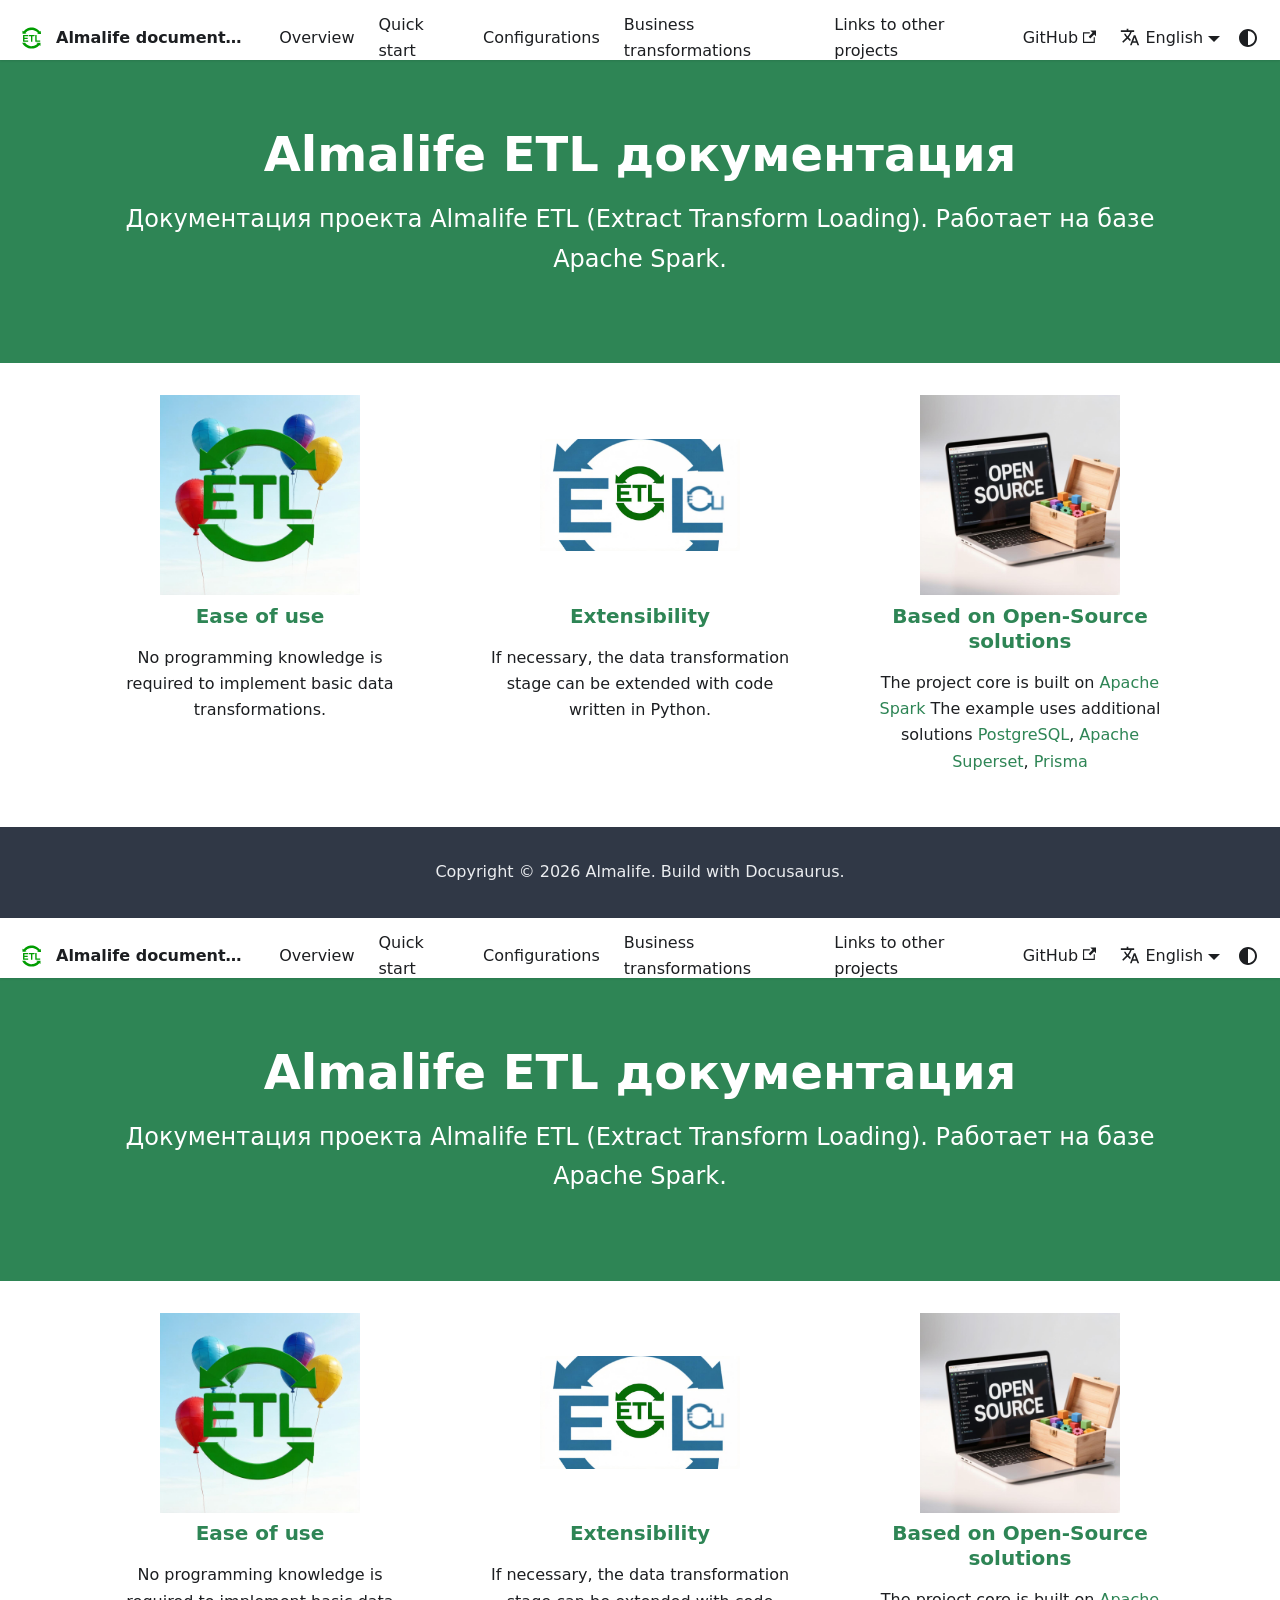
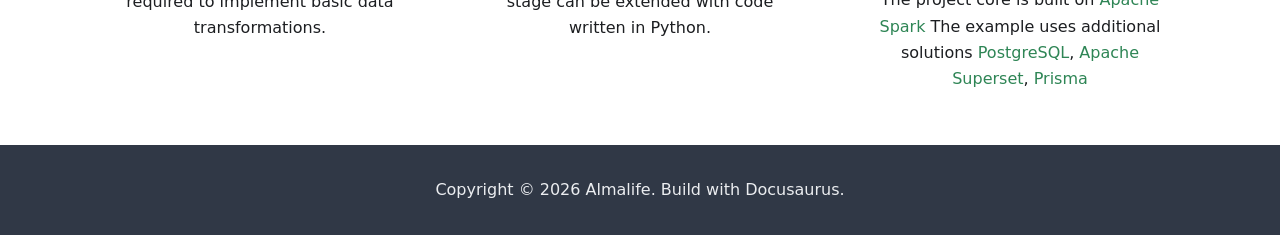
==== en/index.html @ f6ec5f24 "English translation" ====
<!doctype html><html lang=en dir=ltr class="plugin-pages plugin-id-default" data-has-hydrated=false><head><meta charset=UTF-8><meta name=generator content="Docusaurus v3.10.2"><title data-rh=true>Almalife ETL документация</title><meta data-rh=true name=viewport content="width=device-width, initial-scale=1.0"/><meta data-rh=true name=twitter:card content=summary_large_image /><meta data-rh=true property=og:image content=https://your-docusaurus-site.example.com/en/img/docusaurus-social-card.jpg /><meta data-rh=true name=twitter:image content=https://your-docusaurus-site.example.com/en/img/docusaurus-social-card.jpg /><meta data-rh=true property=og:url content=https://your-docusaurus-site.example.com/en/ /><meta data-rh=true property=og:locale content=en /><meta data-rh=true property=og:locale:alternate content=ru /><meta data-rh=true name=docusaurus_locale content=en /><meta data-rh=true name=docusaurus_tag content=default /><meta data-rh=true name=docsearch:language content=en /><meta data-rh=true name=docsearch:docusaurus_tag content=default /><meta data-rh=true property=og:title content="Almalife ETL документация"/><meta data-rh=true name=description content="Документация проекта Almalife ETL (Extract Transform Loading). Работает на базе Apache Spark."/><meta data-rh=true property=og:description content="Документация проекта Almalife ETL (Extract Transform Loading). Работает на базе Apache Spark."/><link data-rh=true rel=icon href=/en/img/favicon.ico /><link data-rh=true rel=canonical href=https://your-docusaurus-site.example.com/en/ /><link data-rh=true rel=alternate href=https://your-docusaurus-site.example.com/ hreflang=ru /><link data-rh=true rel=alternate href=https://your-docusaurus-site.example.com/en/ hreflang=en /><link data-rh=true rel=alternate href=https://your-docusaurus-site.example.com/ hreflang=x-default /><script data-rh=true>document.addEventListener("DOMContentLoaded",function(){void 0===window.docusaurus&&insertBanner()});function insertBanner(){var n=document.createElement("div");n.id="__docusaurus-base-url-issue-banner-container",n.innerHTML='\n<div id="__docusaurus-base-url-issue-banner" style="border: thick solid red; background-color: rgb(255, 230, 179); margin: 20px; padding: 20px; font-size: 20px;">\n   <p style="font-weight: bold; font-size: 30px;">Your Docusaurus site did not load properly.</p>\n   <p>A very common reason is a wrong site <a href="https://docusaurus.io/docs/docusaurus.config.js/#baseUrl" style="font-weight: bold;">baseUrl configuration</a>.</p>\n   <p>Current configured baseUrl = <span style="font-weight: bold; color: red;">/en/</span> </p>\n   <p>We suggest trying baseUrl = <span id="__docusaurus-base-url-issue-banner-suggestion-container" style="font-weight: bold; color: green;"></span></p>\n</div>\n',document.body.prepend(n);var e=document.getElementById("__docusaurus-base-url-issue-banner-suggestion-container"),s=window.location.pathname;e.textContent="/"===s.substr(-1)?s:s+"/"}</script><link rel=stylesheet href=/en/assets/css/styles.02b3b42e.css /><script src=/en/assets/js/runtime~main.6f9a1738.js defer></script><script src=/en/assets/js/main.14be63c1.js defer></script></head><body><svg style="display: none;"><defs>
<symbol id=theme-svg-external-link viewBox="0 0 24 24"><path fill=currentColor d="M21 13v10h-21v-19h12v2h-10v15h17v-8h2zm3-12h-10.988l4.035 4-6.977 7.07 2.828 2.828 6.977-7.07 4.125 4.172v-11z"/></symbol>
</defs></svg>
<script>!function(){var t=function(){try{return new URLSearchParams(window.location.search).get("docusaurus-theme")}catch(t){}}()||function(){try{return window.localStorage.getItem("theme-ffe")}catch(t){}}();document.documentElement.setAttribute("data-theme",t||(window.matchMedia("(prefers-color-scheme: dark)").matches?"dark":"light")),document.documentElement.setAttribute("data-theme-choice",t||"system")}(),function(){try{for(var[t,e]of new URLSearchParams(window.location.search).entries())if(t.startsWith("docusaurus-data-")){var a=t.replace("docusaurus-data-","data-");document.documentElement.setAttribute(a,e)}}catch(t){}}()</script><div id=__docusaurus><link rel=preload as=image href=/en/img/logo.svg /><link rel=preload as=image href=/en/assets/images/easy-2aac696e5c5bc856d96daff66064bbe3.jpeg /><link rel=preload as=image href=/en/assets/images/extension-6abef8d5f49bb104292271f8dee0ea81.jpeg /><link rel=preload as=image href=/en/assets/images/open_source-4634fae8e23df4d42aa6dfb40e9ac8a8.jpeg /><div role=region aria-label="Skip to main content"><a class=skipToContent_fXgn href=#__docusaurus_skipToContent_fallback>Skip to main content</a></div><nav aria-label=Main class="theme-layout-navbar navbar navbar--fixed-top"><div class=navbar__inner><div class="theme-layout-navbar-left navbar__items"><button aria-label="Toggle navigation bar" aria-expanded=false class="navbar__toggle clean-btn" type=button><svg width=30 height=30 viewBox="0 0 30 30" aria-hidden=true><path stroke=currentColor stroke-linecap=round stroke-miterlimit=10 stroke-width=2 d="M4 7h22M4 15h22M4 23h22"/></svg></button><a class=navbar__brand href=/en/><div class=navbar__logo><img src=/en/img/logo.svg alt="Almalife logo" class="themedComponent_mlkZ themedComponent--light_NVdE"/><img src=/en/img/logo.svg alt="Almalife logo" class="themedComponent_mlkZ themedComponent--dark_xIcU"/></div><b class="navbar__title text--truncate">Almalife documentation</b></a><a class="navbar__item navbar__link" href=/en/docs/intro>Overview</a><a class="navbar__item navbar__link" href=/en/docs/tutorial>Quick start</a><a class="navbar__item navbar__link" href=/en/docs/configs>Configurations</a><a class="navbar__item navbar__link" href=/en/docs/business_transformations>Business transformations</a><a class="navbar__item navbar__link" href=/en/docs/links_to_others>Links to other projects</a></div><div class="theme-layout-navbar-right navbar__items navbar__items--right"><a href=https://github.com/enroi/almalife target=_blank rel="noopener noreferrer" class="navbar__item navbar__link">GitHub<svg width=13.5 height=13.5 aria-label="(opens in new tab)" class=iconExternalLink_nPIU><use href=#theme-svg-external-link /></svg></a><div class="navbar__item dropdown dropdown--hoverable dropdown--right"><a href=# aria-haspopup=true aria-expanded=false role=button class=navbar__link><svg viewBox="0 0 24 24" width=20 height=20 aria-hidden=true class=iconLanguage_nlXk><path fill=currentColor d="M12.87 15.07l-2.54-2.51.03-.03c1.74-1.94 2.98-4.17 3.71-6.53H17V4h-7V2H8v2H1v1.99h11.17C11.5 7.92 10.44 9.75 9 11.35 8.07 10.32 7.3 9.19 6.69 8h-2c.73 1.63 1.73 3.17 2.98 4.56l-5.09 5.02L4 19l5-5 3.11 3.11.76-2.04zM18.5 10h-2L12 22h2l1.12-3h4.75L21 22h2l-4.5-12zm-2.62 7l1.62-4.33L19.12 17h-3.24z"/></svg>English</a><ul class=dropdown__menu><li><a href=/ target=_self rel="noopener noreferrer" class=dropdown__link lang=ru>Русский</a><li><a href=/en/ target=_self rel="noopener noreferrer" class="dropdown__link dropdown__link--active" lang=en>English</a></ul></div><div class="toggle_vylO colorModeToggle_DEke"><button class="clean-btn toggleButton_gllP toggleButtonDisabled_aARS" type=button disabled title="system mode" aria-label="Switch between dark and light mode (currently system mode)"><svg viewBox="0 0 24 24" width=24 height=24 aria-hidden=true class="toggleIcon_g3eP lightToggleIcon_pyhR"><path fill=currentColor d="M12,9c1.65,0,3,1.35,3,3s-1.35,3-3,3s-3-1.35-3-3S10.35,9,12,9 M12,7c-2.76,0-5,2.24-5,5s2.24,5,5,5s5-2.24,5-5 S14.76,7,12,7L12,7z M2,13l2,0c0.55,0,1-0.45,1-1s-0.45-1-1-1l-2,0c-0.55,0-1,0.45-1,1S1.45,13,2,13z M20,13l2,0c0.55,0,1-0.45,1-1 s-0.45-1-1-1l-2,0c-0.55,0-1,0.45-1,1S19.45,13,20,13z M11,2v2c0,0.55,0.45,1,1,1s1-0.45,1-1V2c0-0.55-0.45-1-1-1S11,1.45,11,2z M11,20v2c0,0.55,0.45,1,1,1s1-0.45,1-1v-2c0-0.55-0.45-1-1-1C11.45,19,11,19.45,11,20z M5.99,4.58c-0.39-0.39-1.03-0.39-1.41,0 c-0.39,0.39-0.39,1.03,0,1.41l1.06,1.06c0.39,0.39,1.03,0.39,1.41,0s0.39-1.03,0-1.41L5.99,4.58z M18.36,16.95 c-0.39-0.39-1.03-0.39-1.41,0c-0.39,0.39-0.39,1.03,0,1.41l1.06,1.06c0.39,0.39,1.03,0.39,1.41,0c0.39-0.39,0.39-1.03,0-1.41 L18.36,16.95z M19.42,5.99c0.39-0.39,0.39-1.03,0-1.41c-0.39-0.39-1.03-0.39-1.41,0l-1.06,1.06c-0.39,0.39-0.39,1.03,0,1.41 s1.03,0.39,1.41,0L19.42,5.99z M7.05,18.36c0.39-0.39,0.39-1.03,0-1.41c-0.39-0.39-1.03-0.39-1.41,0l-1.06,1.06 c-0.39,0.39-0.39,1.03,0,1.41s1.03,0.39,1.41,0L7.05,18.36z"/></svg><svg viewBox="0 0 24 24" width=24 height=24 aria-hidden=true class="toggleIcon_g3eP darkToggleIcon_wfgR"><path fill=currentColor d="M9.37,5.51C9.19,6.15,9.1,6.82,9.1,7.5c0,4.08,3.32,7.4,7.4,7.4c0.68,0,1.35-0.09,1.99-0.27C17.45,17.19,14.93,19,12,19 c-3.86,0-7-3.14-7-7C5,9.07,6.81,6.55,9.37,5.51z M12,3c-4.97,0-9,4.03-9,9s4.03,9,9,9s9-4.03,9-9c0-0.46-0.04-0.92-0.1-1.36 c-0.98,1.37-2.58,2.26-4.4,2.26c-2.98,0-5.4-2.42-5.4-5.4c0-1.81,0.89-3.42,2.26-4.4C12.92,3.04,12.46,3,12,3L12,3z"/></svg><svg viewBox="0 0 24 24" width=24 height=24 aria-hidden=true class="toggleIcon_g3eP systemToggleIcon_QzmC"><path fill=currentColor d="m12 21c4.971 0 9-4.029 9-9s-4.029-9-9-9-9 4.029-9 9 4.029 9 9 9zm4.95-13.95c1.313 1.313 2.05 3.093 2.05 4.95s-0.738 3.637-2.05 4.95c-1.313 1.313-3.093 2.05-4.95 2.05v-14c1.857 0 3.637 0.737 4.95 2.05z"/></svg></button></div><div class=navbarSearchContainer_Bca1></div></div></div><div role=presentation class=navbar-sidebar__backdrop></div></nav><div id=__docusaurus_skipToContent_fallback class="theme-layout-main main-wrapper mainWrapper_z2l0"><header class="hero hero--primary heroBanner_qdFl"><div class=container><h1 class=hero__title>Almalife ETL документация</h1><p class=hero__subtitle>Документация проекта Almalife ETL (Extract Transform Loading). Работает на базе Apache Spark.</div></header><main><section class=features_t9lD><div class=container><div class=row><div class="col col--4"><div class=text--center><a href=docs/tutorial><img src=/en/assets/images/easy-2aac696e5c5bc856d96daff66064bbe3.jpeg class=featureSvg_GfXr alt="Ease of use"/></a></div><div class="text--center padding-horiz--md"><a href=docs/tutorial><h3>Ease of use</h3></a><p>No programming knowledge is required to implement basic data transformations.</div></div><div class="col col--4"><div class=text--center><a href=docs/business_transformations><img src=/en/assets/images/extension-6abef8d5f49bb104292271f8dee0ea81.jpeg class=featureSvg_GfXr alt=Extensibility /></a></div><div class="text--center padding-horiz--md"><a href=docs/business_transformations><h3>Extensibility</h3></a><p>If necessary, the data transformation stage can be extended with code written in Python.</div></div><div class="col col--4"><div class=text--center><a href=https://opensource.org/><img src=/en/assets/images/open_source-4634fae8e23df4d42aa6dfb40e9ac8a8.jpeg class=featureSvg_GfXr alt="Based on Open-Source solutions"/></a></div><div class="text--center padding-horiz--md"><a href=https://opensource.org/><h3>Based on Open-Source solutions</h3></a><p>The project core is built on <a href=https://spark.apache.org/ target=_blank rel=noopener>Apache Spark</a>
The example uses additional solutions <a href=https://www.postgresql.org/ target=_blank rel="noopener noreferrer">PostgreSQL</a>, <a href=https://superset.apache.org/ target=_blank rel="noopener noreferrer">Apache Superset</a>, <a href=https://www.prisma.io/ target=_blank rel="noopener noreferrer">Prisma</a></div></div></div></div></section></main></div><footer class="theme-layout-footer footer footer--dark"><div class="container container-fluid"><div class="footer__bottom text--center"><div class=footer__copyright>Copyright © 2026 Almalife. Build with Docusaurus.</div></div></div></footer></div></body>
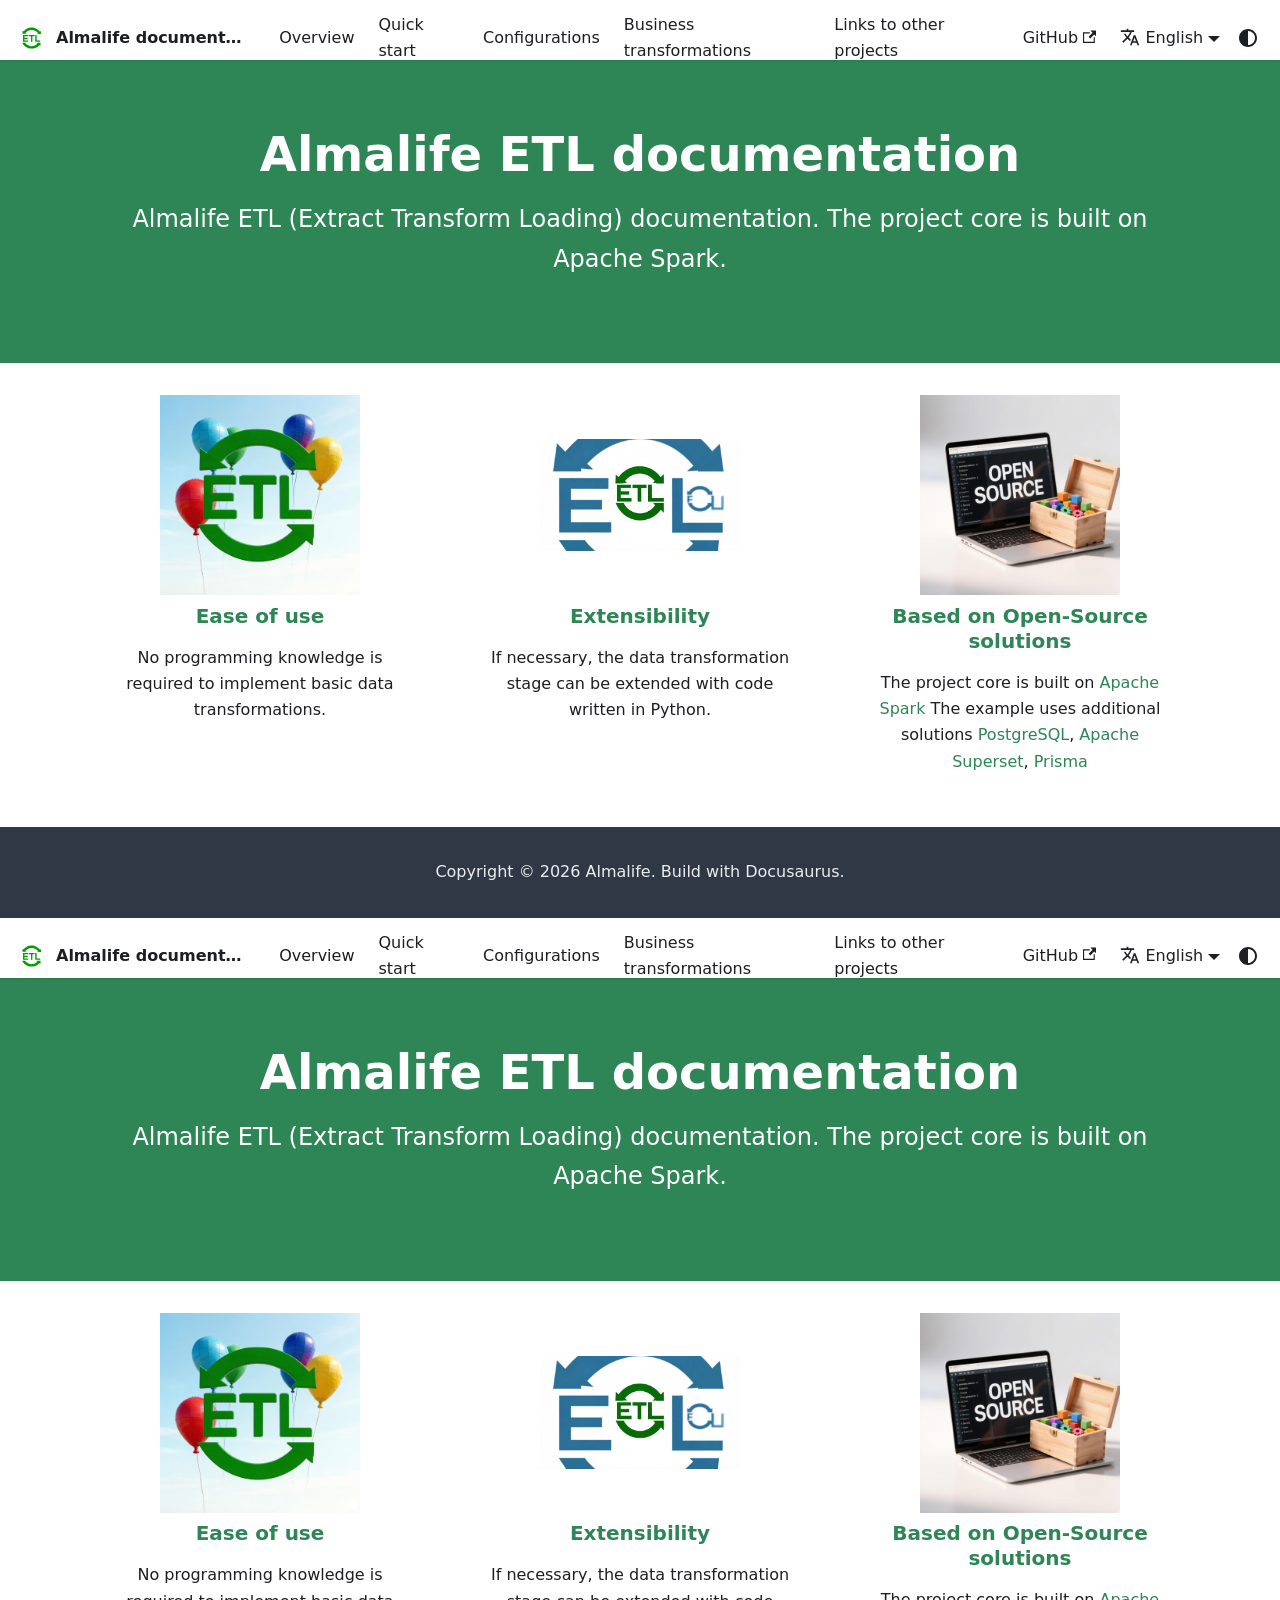
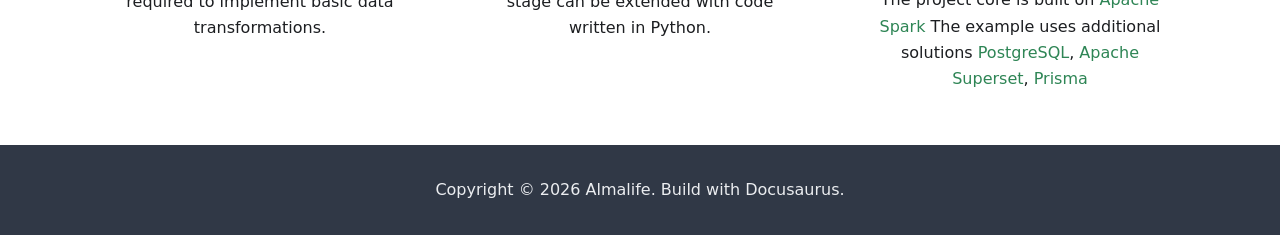
==== commit 919802ec: "Исправил заголовок" ====
--- a/en/index.html
+++ b/en/index.html
@@ -1,5 +1,5 @@
-<!doctype html><html lang=en dir=ltr class="plugin-pages plugin-id-default" data-has-hydrated=false><head><meta charset=UTF-8><meta name=generator content="Docusaurus v3.10.2"><title data-rh=true>Almalife ETL документация</title><meta data-rh=true name=viewport content="width=device-width, initial-scale=1.0"/><meta data-rh=true name=twitter:card content=summary_large_image /><meta data-rh=true property=og:image content=https://your-docusaurus-site.example.com/en/img/docusaurus-social-card.jpg /><meta data-rh=true name=twitter:image content=https://your-docusaurus-site.example.com/en/img/docusaurus-social-card.jpg /><meta data-rh=true property=og:url content=https://your-docusaurus-site.example.com/en/ /><meta data-rh=true property=og:locale content=en /><meta data-rh=true property=og:locale:alternate content=ru /><meta data-rh=true name=docusaurus_locale content=en /><meta data-rh=true name=docusaurus_tag content=default /><meta data-rh=true name=docsearch:language content=en /><meta data-rh=true name=docsearch:docusaurus_tag content=default /><meta data-rh=true property=og:title content="Almalife ETL документация"/><meta data-rh=true name=description content="Документация проекта Almalife ETL (Extract Transform Loading). Работает на базе Apache Spark."/><meta data-rh=true property=og:description content="Документация проекта Almalife ETL (Extract Transform Loading). Работает на базе Apache Spark."/><link data-rh=true rel=icon href=/en/img/favicon.ico /><link data-rh=true rel=canonical href=https://your-docusaurus-site.example.com/en/ /><link data-rh=true rel=alternate href=https://your-docusaurus-site.example.com/ hreflang=ru /><link data-rh=true rel=alternate href=https://your-docusaurus-site.example.com/en/ hreflang=en /><link data-rh=true rel=alternate href=https://your-docusaurus-site.example.com/ hreflang=x-default /><script data-rh=true>document.addEventListener("DOMContentLoaded",function(){void 0===window.docusaurus&&insertBanner()});function insertBanner(){var n=document.createElement("div");n.id="__docusaurus-base-url-issue-banner-container",n.innerHTML='\n<div id="__docusaurus-base-url-issue-banner" style="border: thick solid red; background-color: rgb(255, 230, 179); margin: 20px; padding: 20px; font-size: 20px;">\n   <p style="font-weight: bold; font-size: 30px;">Your Docusaurus site did not load properly.</p>\n   <p>A very common reason is a wrong site <a href="https://docusaurus.io/docs/docusaurus.config.js/#baseUrl" style="font-weight: bold;">baseUrl configuration</a>.</p>\n   <p>Current configured baseUrl = <span style="font-weight: bold; color: red;">/en/</span> </p>\n   <p>We suggest trying baseUrl = <span id="__docusaurus-base-url-issue-banner-suggestion-container" style="font-weight: bold; color: green;"></span></p>\n</div>\n',document.body.prepend(n);var e=document.getElementById("__docusaurus-base-url-issue-banner-suggestion-container"),s=window.location.pathname;e.textContent="/"===s.substr(-1)?s:s+"/"}</script><link rel=stylesheet href=/en/assets/css/styles.02b3b42e.css /><script src=/en/assets/js/runtime~main.6f9a1738.js defer></script><script src=/en/assets/js/main.14be63c1.js defer></script></head><body><svg style="display: none;"><defs>
+<!doctype html><html lang=en dir=ltr class="plugin-pages plugin-id-default" data-has-hydrated=false><head><meta charset=UTF-8><meta name=generator content="Docusaurus v3.10.2"><title data-rh=true>Almalife ETL documentation</title><meta data-rh=true name=viewport content="width=device-width, initial-scale=1.0"/><meta data-rh=true name=twitter:card content=summary_large_image /><meta data-rh=true property=og:image content=https://your-docusaurus-site.example.com/en/img/docusaurus-social-card.jpg /><meta data-rh=true name=twitter:image content=https://your-docusaurus-site.example.com/en/img/docusaurus-social-card.jpg /><meta data-rh=true property=og:url content=https://your-docusaurus-site.example.com/en/ /><meta data-rh=true property=og:locale content=en /><meta data-rh=true property=og:locale:alternate content=ru /><meta data-rh=true name=docusaurus_locale content=en /><meta data-rh=true name=docusaurus_tag content=default /><meta data-rh=true name=docsearch:language content=en /><meta data-rh=true name=docsearch:docusaurus_tag content=default /><meta data-rh=true property=og:title content="Almalife ETL documentation"/><meta data-rh=true name=description content="Almalife ETL (Extract Transform Loading) documentation. The project core is built on Apache Spark."/><meta data-rh=true property=og:description content="Almalife ETL (Extract Transform Loading) documentation. The project core is built on Apache Spark."/><link data-rh=true rel=icon href=/en/img/favicon.ico /><link data-rh=true rel=canonical href=https://your-docusaurus-site.example.com/en/ /><link data-rh=true rel=alternate href=https://your-docusaurus-site.example.com/ hreflang=ru /><link data-rh=true rel=alternate href=https://your-docusaurus-site.example.com/en/ hreflang=en /><link data-rh=true rel=alternate href=https://your-docusaurus-site.example.com/ hreflang=x-default /><script data-rh=true>document.addEventListener("DOMContentLoaded",function(){void 0===window.docusaurus&&insertBanner()});function insertBanner(){var n=document.createElement("div");n.id="__docusaurus-base-url-issue-banner-container",n.innerHTML='\n<div id="__docusaurus-base-url-issue-banner" style="border: thick solid red; background-color: rgb(255, 230, 179); margin: 20px; padding: 20px; font-size: 20px;">\n   <p style="font-weight: bold; font-size: 30px;">Your Docusaurus site did not load properly.</p>\n   <p>A very common reason is a wrong site <a href="https://docusaurus.io/docs/docusaurus.config.js/#baseUrl" style="font-weight: bold;">baseUrl configuration</a>.</p>\n   <p>Current configured baseUrl = <span style="font-weight: bold; color: red;">/en/</span> </p>\n   <p>We suggest trying baseUrl = <span id="__docusaurus-base-url-issue-banner-suggestion-container" style="font-weight: bold; color: green;"></span></p>\n</div>\n',document.body.prepend(n);var e=document.getElementById("__docusaurus-base-url-issue-banner-suggestion-container"),s=window.location.pathname;e.textContent="/"===s.substr(-1)?s:s+"/"}</script><link rel=stylesheet href=/en/assets/css/styles.02b3b42e.css /><script src=/en/assets/js/runtime~main.dbbd9983.js defer></script><script src=/en/assets/js/main.52efe70b.js defer></script></head><body><svg style="display: none;"><defs>
 <symbol id=theme-svg-external-link viewBox="0 0 24 24"><path fill=currentColor d="M21 13v10h-21v-19h12v2h-10v15h17v-8h2zm3-12h-10.988l4.035 4-6.977 7.07 2.828 2.828 6.977-7.07 4.125 4.172v-11z"/></symbol>
 </defs></svg>
-<script>!function(){var t=function(){try{return new URLSearchParams(window.location.search).get("docusaurus-theme")}catch(t){}}()||function(){try{return window.localStorage.getItem("theme-ffe")}catch(t){}}();document.documentElement.setAttribute("data-theme",t||(window.matchMedia("(prefers-color-scheme: dark)").matches?"dark":"light")),document.documentElement.setAttribute("data-theme-choice",t||"system")}(),function(){try{for(var[t,e]of new URLSearchParams(window.location.search).entries())if(t.startsWith("docusaurus-data-")){var a=t.replace("docusaurus-data-","data-");document.documentElement.setAttribute(a,e)}}catch(t){}}()</script><div id=__docusaurus><link rel=preload as=image href=/en/img/logo.svg /><link rel=preload as=image href=/en/assets/images/easy-2aac696e5c5bc856d96daff66064bbe3.jpeg /><link rel=preload as=image href=/en/assets/images/extension-6abef8d5f49bb104292271f8dee0ea81.jpeg /><link rel=preload as=image href=/en/assets/images/open_source-4634fae8e23df4d42aa6dfb40e9ac8a8.jpeg /><div role=region aria-label="Skip to main content"><a class=skipToContent_fXgn href=#__docusaurus_skipToContent_fallback>Skip to main content</a></div><nav aria-label=Main class="theme-layout-navbar navbar navbar--fixed-top"><div class=navbar__inner><div class="theme-layout-navbar-left navbar__items"><button aria-label="Toggle navigation bar" aria-expanded=false class="navbar__toggle clean-btn" type=button><svg width=30 height=30 viewBox="0 0 30 30" aria-hidden=true><path stroke=currentColor stroke-linecap=round stroke-miterlimit=10 stroke-width=2 d="M4 7h22M4 15h22M4 23h22"/></svg></button><a class=navbar__brand href=/en/><div class=navbar__logo><img src=/en/img/logo.svg alt="Almalife logo" class="themedComponent_mlkZ themedComponent--light_NVdE"/><img src=/en/img/logo.svg alt="Almalife logo" class="themedComponent_mlkZ themedComponent--dark_xIcU"/></div><b class="navbar__title text--truncate">Almalife documentation</b></a><a class="navbar__item navbar__link" href=/en/docs/intro>Overview</a><a class="navbar__item navbar__link" href=/en/docs/tutorial>Quick start</a><a class="navbar__item navbar__link" href=/en/docs/configs>Configurations</a><a class="navbar__item navbar__link" href=/en/docs/business_transformations>Business transformations</a><a class="navbar__item navbar__link" href=/en/docs/links_to_others>Links to other projects</a></div><div class="theme-layout-navbar-right navbar__items navbar__items--right"><a href=https://github.com/enroi/almalife target=_blank rel="noopener noreferrer" class="navbar__item navbar__link">GitHub<svg width=13.5 height=13.5 aria-label="(opens in new tab)" class=iconExternalLink_nPIU><use href=#theme-svg-external-link /></svg></a><div class="navbar__item dropdown dropdown--hoverable dropdown--right"><a href=# aria-haspopup=true aria-expanded=false role=button class=navbar__link><svg viewBox="0 0 24 24" width=20 height=20 aria-hidden=true class=iconLanguage_nlXk><path fill=currentColor d="M12.87 15.07l-2.54-2.51.03-.03c1.74-1.94 2.98-4.17 3.71-6.53H17V4h-7V2H8v2H1v1.99h11.17C11.5 7.92 10.44 9.75 9 11.35 8.07 10.32 7.3 9.19 6.69 8h-2c.73 1.63 1.73 3.17 2.98 4.56l-5.09 5.02L4 19l5-5 3.11 3.11.76-2.04zM18.5 10h-2L12 22h2l1.12-3h4.75L21 22h2l-4.5-12zm-2.62 7l1.62-4.33L19.12 17h-3.24z"/></svg>English</a><ul class=dropdown__menu><li><a href=/ target=_self rel="noopener noreferrer" class=dropdown__link lang=ru>Русский</a><li><a href=/en/ target=_self rel="noopener noreferrer" class="dropdown__link dropdown__link--active" lang=en>English</a></ul></div><div class="toggle_vylO colorModeToggle_DEke"><button class="clean-btn toggleButton_gllP toggleButtonDisabled_aARS" type=button disabled title="system mode" aria-label="Switch between dark and light mode (currently system mode)"><svg viewBox="0 0 24 24" width=24 height=24 aria-hidden=true class="toggleIcon_g3eP lightToggleIcon_pyhR"><path fill=currentColor d="M12,9c1.65,0,3,1.35,3,3s-1.35,3-3,3s-3-1.35-3-3S10.35,9,12,9 M12,7c-2.76,0-5,2.24-5,5s2.24,5,5,5s5-2.24,5-5 S14.76,7,12,7L12,7z M2,13l2,0c0.55,0,1-0.45,1-1s-0.45-1-1-1l-2,0c-0.55,0-1,0.45-1,1S1.45,13,2,13z M20,13l2,0c0.55,0,1-0.45,1-1 s-0.45-1-1-1l-2,0c-0.55,0-1,0.45-1,1S19.45,13,20,13z M11,2v2c0,0.55,0.45,1,1,1s1-0.45,1-1V2c0-0.55-0.45-1-1-1S11,1.45,11,2z M11,20v2c0,0.55,0.45,1,1,1s1-0.45,1-1v-2c0-0.55-0.45-1-1-1C11.45,19,11,19.45,11,20z M5.99,4.58c-0.39-0.39-1.03-0.39-1.41,0 c-0.39,0.39-0.39,1.03,0,1.41l1.06,1.06c0.39,0.39,1.03,0.39,1.41,0s0.39-1.03,0-1.41L5.99,4.58z M18.36,16.95 c-0.39-0.39-1.03-0.39-1.41,0c-0.39,0.39-0.39,1.03,0,1.41l1.06,1.06c0.39,0.39,1.03,0.39,1.41,0c0.39-0.39,0.39-1.03,0-1.41 L18.36,16.95z M19.42,5.99c0.39-0.39,0.39-1.03,0-1.41c-0.39-0.39-1.03-0.39-1.41,0l-1.06,1.06c-0.39,0.39-0.39,1.03,0,1.41 s1.03,0.39,1.41,0L19.42,5.99z M7.05,18.36c0.39-0.39,0.39-1.03,0-1.41c-0.39-0.39-1.03-0.39-1.41,0l-1.06,1.06 c-0.39,0.39-0.39,1.03,0,1.41s1.03,0.39,1.41,0L7.05,18.36z"/></svg><svg viewBox="0 0 24 24" width=24 height=24 aria-hidden=true class="toggleIcon_g3eP darkToggleIcon_wfgR"><path fill=currentColor d="M9.37,5.51C9.19,6.15,9.1,6.82,9.1,7.5c0,4.08,3.32,7.4,7.4,7.4c0.68,0,1.35-0.09,1.99-0.27C17.45,17.19,14.93,19,12,19 c-3.86,0-7-3.14-7-7C5,9.07,6.81,6.55,9.37,5.51z M12,3c-4.97,0-9,4.03-9,9s4.03,9,9,9s9-4.03,9-9c0-0.46-0.04-0.92-0.1-1.36 c-0.98,1.37-2.58,2.26-4.4,2.26c-2.98,0-5.4-2.42-5.4-5.4c0-1.81,0.89-3.42,2.26-4.4C12.92,3.04,12.46,3,12,3L12,3z"/></svg><svg viewBox="0 0 24 24" width=24 height=24 aria-hidden=true class="toggleIcon_g3eP systemToggleIcon_QzmC"><path fill=currentColor d="m12 21c4.971 0 9-4.029 9-9s-4.029-9-9-9-9 4.029-9 9 4.029 9 9 9zm4.95-13.95c1.313 1.313 2.05 3.093 2.05 4.95s-0.738 3.637-2.05 4.95c-1.313 1.313-3.093 2.05-4.95 2.05v-14c1.857 0 3.637 0.737 4.95 2.05z"/></svg></button></div><div class=navbarSearchContainer_Bca1></div></div></div><div role=presentation class=navbar-sidebar__backdrop></div></nav><div id=__docusaurus_skipToContent_fallback class="theme-layout-main main-wrapper mainWrapper_z2l0"><header class="hero hero--primary heroBanner_qdFl"><div class=container><h1 class=hero__title>Almalife ETL документация</h1><p class=hero__subtitle>Документация проекта Almalife ETL (Extract Transform Loading). Работает на базе Apache Spark.</div></header><main><section class=features_t9lD><div class=container><div class=row><div class="col col--4"><div class=text--center><a href=docs/tutorial><img src=/en/assets/images/easy-2aac696e5c5bc856d96daff66064bbe3.jpeg class=featureSvg_GfXr alt="Ease of use"/></a></div><div class="text--center padding-horiz--md"><a href=docs/tutorial><h3>Ease of use</h3></a><p>No programming knowledge is required to implement basic data transformations.</div></div><div class="col col--4"><div class=text--center><a href=docs/business_transformations><img src=/en/assets/images/extension-6abef8d5f49bb104292271f8dee0ea81.jpeg class=featureSvg_GfXr alt=Extensibility /></a></div><div class="text--center padding-horiz--md"><a href=docs/business_transformations><h3>Extensibility</h3></a><p>If necessary, the data transformation stage can be extended with code written in Python.</div></div><div class="col col--4"><div class=text--center><a href=https://opensource.org/><img src=/en/assets/images/open_source-4634fae8e23df4d42aa6dfb40e9ac8a8.jpeg class=featureSvg_GfXr alt="Based on Open-Source solutions"/></a></div><div class="text--center padding-horiz--md"><a href=https://opensource.org/><h3>Based on Open-Source solutions</h3></a><p>The project core is built on <a href=https://spark.apache.org/ target=_blank rel=noopener>Apache Spark</a>
+<script>!function(){var t=function(){try{return new URLSearchParams(window.location.search).get("docusaurus-theme")}catch(t){}}()||function(){try{return window.localStorage.getItem("theme-ffe")}catch(t){}}();document.documentElement.setAttribute("data-theme",t||(window.matchMedia("(prefers-color-scheme: dark)").matches?"dark":"light")),document.documentElement.setAttribute("data-theme-choice",t||"system")}(),function(){try{for(var[t,e]of new URLSearchParams(window.location.search).entries())if(t.startsWith("docusaurus-data-")){var a=t.replace("docusaurus-data-","data-");document.documentElement.setAttribute(a,e)}}catch(t){}}()</script><div id=__docusaurus><link rel=preload as=image href=/en/img/logo.svg /><link rel=preload as=image href=/en/assets/images/easy-2aac696e5c5bc856d96daff66064bbe3.jpeg /><link rel=preload as=image href=/en/assets/images/extension-6abef8d5f49bb104292271f8dee0ea81.jpeg /><link rel=preload as=image href=/en/assets/images/open_source-4634fae8e23df4d42aa6dfb40e9ac8a8.jpeg /><div role=region aria-label="Skip to main content"><a class=skipToContent_fXgn href=#__docusaurus_skipToContent_fallback>Skip to main content</a></div><nav aria-label=Main class="theme-layout-navbar navbar navbar--fixed-top"><div class=navbar__inner><div class="theme-layout-navbar-left navbar__items"><button aria-label="Toggle navigation bar" aria-expanded=false class="navbar__toggle clean-btn" type=button><svg width=30 height=30 viewBox="0 0 30 30" aria-hidden=true><path stroke=currentColor stroke-linecap=round stroke-miterlimit=10 stroke-width=2 d="M4 7h22M4 15h22M4 23h22"/></svg></button><a class=navbar__brand href=/en/><div class=navbar__logo><img src=/en/img/logo.svg alt="Almalife logo" class="themedComponent_mlkZ themedComponent--light_NVdE"/><img src=/en/img/logo.svg alt="Almalife logo" class="themedComponent_mlkZ themedComponent--dark_xIcU"/></div><b class="navbar__title text--truncate">Almalife documentation</b></a><a class="navbar__item navbar__link" href=/en/docs/intro>Overview</a><a class="navbar__item navbar__link" href=/en/docs/tutorial>Quick start</a><a class="navbar__item navbar__link" href=/en/docs/configs>Configurations</a><a class="navbar__item navbar__link" href=/en/docs/business_transformations>Business transformations</a><a class="navbar__item navbar__link" href=/en/docs/links_to_others>Links to other projects</a></div><div class="theme-layout-navbar-right navbar__items navbar__items--right"><a href=https://github.com/enroi/almalife target=_blank rel="noopener noreferrer" class="navbar__item navbar__link">GitHub<svg width=13.5 height=13.5 aria-label="(opens in new tab)" class=iconExternalLink_nPIU><use href=#theme-svg-external-link /></svg></a><div class="navbar__item dropdown dropdown--hoverable dropdown--right"><a href=# aria-haspopup=true aria-expanded=false role=button class=navbar__link><svg viewBox="0 0 24 24" width=20 height=20 aria-hidden=true class=iconLanguage_nlXk><path fill=currentColor d="M12.87 15.07l-2.54-2.51.03-.03c1.74-1.94 2.98-4.17 3.71-6.53H17V4h-7V2H8v2H1v1.99h11.17C11.5 7.92 10.44 9.75 9 11.35 8.07 10.32 7.3 9.19 6.69 8h-2c.73 1.63 1.73 3.17 2.98 4.56l-5.09 5.02L4 19l5-5 3.11 3.11.76-2.04zM18.5 10h-2L12 22h2l1.12-3h4.75L21 22h2l-4.5-12zm-2.62 7l1.62-4.33L19.12 17h-3.24z"/></svg>English</a><ul class=dropdown__menu><li><a href=/ target=_self rel="noopener noreferrer" class=dropdown__link lang=ru>Русский</a><li><a href=/en/ target=_self rel="noopener noreferrer" class="dropdown__link dropdown__link--active" lang=en>English</a></ul></div><div class="toggle_vylO colorModeToggle_DEke"><button class="clean-btn toggleButton_gllP toggleButtonDisabled_aARS" type=button disabled title="system mode" aria-label="Switch between dark and light mode (currently system mode)"><svg viewBox="0 0 24 24" width=24 height=24 aria-hidden=true class="toggleIcon_g3eP lightToggleIcon_pyhR"><path fill=currentColor d="M12,9c1.65,0,3,1.35,3,3s-1.35,3-3,3s-3-1.35-3-3S10.35,9,12,9 M12,7c-2.76,0-5,2.24-5,5s2.24,5,5,5s5-2.24,5-5 S14.76,7,12,7L12,7z M2,13l2,0c0.55,0,1-0.45,1-1s-0.45-1-1-1l-2,0c-0.55,0-1,0.45-1,1S1.45,13,2,13z M20,13l2,0c0.55,0,1-0.45,1-1 s-0.45-1-1-1l-2,0c-0.55,0-1,0.45-1,1S19.45,13,20,13z M11,2v2c0,0.55,0.45,1,1,1s1-0.45,1-1V2c0-0.55-0.45-1-1-1S11,1.45,11,2z M11,20v2c0,0.55,0.45,1,1,1s1-0.45,1-1v-2c0-0.55-0.45-1-1-1C11.45,19,11,19.45,11,20z M5.99,4.58c-0.39-0.39-1.03-0.39-1.41,0 c-0.39,0.39-0.39,1.03,0,1.41l1.06,1.06c0.39,0.39,1.03,0.39,1.41,0s0.39-1.03,0-1.41L5.99,4.58z M18.36,16.95 c-0.39-0.39-1.03-0.39-1.41,0c-0.39,0.39-0.39,1.03,0,1.41l1.06,1.06c0.39,0.39,1.03,0.39,1.41,0c0.39-0.39,0.39-1.03,0-1.41 L18.36,16.95z M19.42,5.99c0.39-0.39,0.39-1.03,0-1.41c-0.39-0.39-1.03-0.39-1.41,0l-1.06,1.06c-0.39,0.39-0.39,1.03,0,1.41 s1.03,0.39,1.41,0L19.42,5.99z M7.05,18.36c0.39-0.39,0.39-1.03,0-1.41c-0.39-0.39-1.03-0.39-1.41,0l-1.06,1.06 c-0.39,0.39-0.39,1.03,0,1.41s1.03,0.39,1.41,0L7.05,18.36z"/></svg><svg viewBox="0 0 24 24" width=24 height=24 aria-hidden=true class="toggleIcon_g3eP darkToggleIcon_wfgR"><path fill=currentColor d="M9.37,5.51C9.19,6.15,9.1,6.82,9.1,7.5c0,4.08,3.32,7.4,7.4,7.4c0.68,0,1.35-0.09,1.99-0.27C17.45,17.19,14.93,19,12,19 c-3.86,0-7-3.14-7-7C5,9.07,6.81,6.55,9.37,5.51z M12,3c-4.97,0-9,4.03-9,9s4.03,9,9,9s9-4.03,9-9c0-0.46-0.04-0.92-0.1-1.36 c-0.98,1.37-2.58,2.26-4.4,2.26c-2.98,0-5.4-2.42-5.4-5.4c0-1.81,0.89-3.42,2.26-4.4C12.92,3.04,12.46,3,12,3L12,3z"/></svg><svg viewBox="0 0 24 24" width=24 height=24 aria-hidden=true class="toggleIcon_g3eP systemToggleIcon_QzmC"><path fill=currentColor d="m12 21c4.971 0 9-4.029 9-9s-4.029-9-9-9-9 4.029-9 9 4.029 9 9 9zm4.95-13.95c1.313 1.313 2.05 3.093 2.05 4.95s-0.738 3.637-2.05 4.95c-1.313 1.313-3.093 2.05-4.95 2.05v-14c1.857 0 3.637 0.737 4.95 2.05z"/></svg></button></div><div class=navbarSearchContainer_Bca1></div></div></div><div role=presentation class=navbar-sidebar__backdrop></div></nav><div id=__docusaurus_skipToContent_fallback class="theme-layout-main main-wrapper mainWrapper_z2l0"><header class="hero hero--primary heroBanner_qdFl"><div class=container><h1 class=hero__title>Almalife ETL documentation</h1><p class=hero__subtitle>Almalife ETL (Extract Transform Loading) documentation. The project core is built on Apache Spark.</div></header><main><section class=features_t9lD><div class=container><div class=row><div class="col col--4"><div class=text--center><a href=docs/tutorial><img src=/en/assets/images/easy-2aac696e5c5bc856d96daff66064bbe3.jpeg class=featureSvg_GfXr alt="Ease of use"/></a></div><div class="text--center padding-horiz--md"><a href=docs/tutorial><h3>Ease of use</h3></a><p>No programming knowledge is required to implement basic data transformations.</div></div><div class="col col--4"><div class=text--center><a href=docs/business_transformations><img src=/en/assets/images/extension-6abef8d5f49bb104292271f8dee0ea81.jpeg class=featureSvg_GfXr alt=Extensibility /></a></div><div class="text--center padding-horiz--md"><a href=docs/business_transformations><h3>Extensibility</h3></a><p>If necessary, the data transformation stage can be extended with code written in Python.</div></div><div class="col col--4"><div class=text--center><a href=https://opensource.org/><img src=/en/assets/images/open_source-4634fae8e23df4d42aa6dfb40e9ac8a8.jpeg class=featureSvg_GfXr alt="Based on Open-Source solutions"/></a></div><div class="text--center padding-horiz--md"><a href=https://opensource.org/><h3>Based on Open-Source solutions</h3></a><p>The project core is built on <a href=https://spark.apache.org/ target=_blank rel=noopener>Apache Spark</a>
 The example uses additional solutions <a href=https://www.postgresql.org/ target=_blank rel="noopener noreferrer">PostgreSQL</a>, <a href=https://superset.apache.org/ target=_blank rel="noopener noreferrer">Apache Superset</a>, <a href=https://www.prisma.io/ target=_blank rel="noopener noreferrer">Prisma</a></div></div></div></div></section></main></div><footer class="theme-layout-footer footer footer--dark"><div class="container container-fluid"><div class="footer__bottom text--center"><div class=footer__copyright>Copyright © 2026 Almalife. Build with Docusaurus.</div></div></div></footer></div></body>
